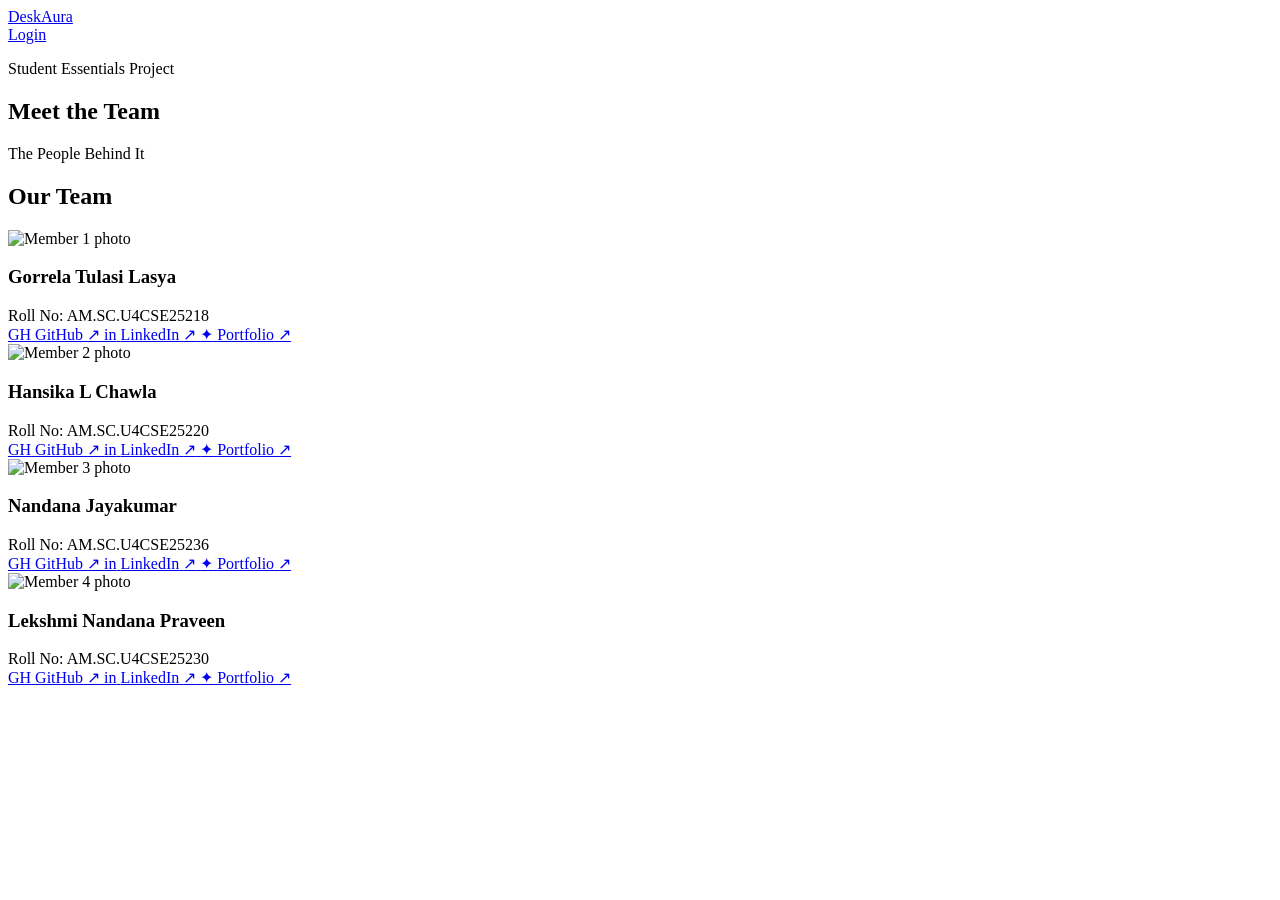
==== pages/aboutus.html @ fd2d269c "Create aboutus.html" ====
<!doctype html>
<html lang="en">
  <head>
    <meta charset="UTF-8" />
    <meta name="viewport" content="width=device-width, initial-scale=1.0" />
    <title>About Us </title>
    <link rel="preconnect" href="https://fonts.googleapis.com" />
    <link rel="preconnect" href="https://fonts.gstatic.com" crossorigin />
    <link href="https://fonts.googleapis.com/css2?family=Playfair+Display:wght@600;700&family=DM+Sans:wght@300;400;500&display=swap" rel="stylesheet" />
   <link rel="stylesheet" href="../css/aboutus.css">
  </head>
  <body>

    <!-- NAV -->
    <nav>
      <a href="../index.html" class="nav-logo">DeskAura</a>
      <div class="nav-links">        
        <a href="login.html">Login</a>
      </div>
    </nav>

    <!-- HERO -->
    <section class="hero">
      <p class="hero-eyebrow">Student Essentials Project</p>
      <h1>Meet the Team</h1>
      <p class="hero-subtitle">
        
      </p>
      <div class="hero-divider"></div>
    </section>

    <!-- TEAM CARDS -->
    <section class="team-section">
      <p class="section-label">The People Behind It</p>
      <h2 class="section-title">Our Team</h2>

      <div class="cards-grid">

        <!-- ── MEMBER 1 ── -->
        <div class="member-card">
          <div class="card-photo-wrap">
            
             <img src="../assets/tulasi.jpeg" alt="Member 1 photo" /> 
            
          </div>
          <div class="card-body">
            <h3 class="member-name">Gorrela Tulasi Lasya</h3>
            <span class="member-roll">Roll No: AM.SC.U4CSE25218</span>
          </div>
          <div class="card-links">
            <a class="link-item" href="https://github.com/TulasiLasya" target="_blank" rel="noopener">
              <span class="link-icon icon-github">GH</span>
              <span class="link-text">GitHub</span>
              <span class="link-arrow">↗</span>
            </a>
            <a class="link-item" href="https://www.linkedin.com/in/tulasi-lasya-gorrela-ba954536a/" target="_blank" rel="noopener">
              <span class="link-icon icon-linkedin">in</span>
              <span class="link-text">LinkedIn</span>
              <span class="link-arrow">↗</span>
            </a>
            <a class="link-item" href="https://tulasilasya.github.io/TulasiLasyaPortfolio.github.io/" target="_blank" rel="noopener">
              <span class="link-icon icon-portfolio">✦</span>
              <span class="link-text">Portfolio</span>
              <span class="link-arrow">↗</span>
            </a>
          </div>
        </div>

        <!-- ── MEMBER 2 ── -->
        <div class="member-card">
          <div class="card-photo-wrap">
             <img src="../assets/hansi.jpeg" alt="Member 2 photo" /> 
            
          </div>
          <div class="card-body">
            <h3 class="member-name">Hansika L Chawla</h3>
            <span class="member-roll">Roll No: AM.SC.U4CSE25220</span>
          </div>
          <div class="card-links">
            <a class="link-item" href="https://github.com/Hansi-111" target="_blank" rel="noopener">
              <span class="link-icon icon-github">GH</span>
              <span class="link-text">GitHub</span>
              <span class="link-arrow">↗</span>
            </a>
            <a class="link-item" href="https://www.linkedin.com/in/hansika-l-chawla-ab92043a8/" target="_blank" rel="noopener">
              <span class="link-icon icon-linkedin">in</span>
              <span class="link-text">LinkedIn</span>
              <span class="link-arrow">↗</span>
            </a>
            <a class="link-item" href="https://hansi-111.github.io/User-Interface-Design-Project/" target="_blank" rel="noopener">
              <span class="link-icon icon-portfolio">✦</span>
              <span class="link-text">Portfolio</span>
              <span class="link-arrow">↗</span>
            </a>
          </div>
        </div>

        <!-- ── MEMBER 3 ── -->
        <div class="member-card">
          <div class="card-photo-wrap">
           <img src="../assets/nandana.jpeg" alt="Member 3 photo" /> 
            
          </div>
          <div class="card-body">
            <h3 class="member-name">Nandana Jayakumar</h3>
            <span class="member-roll">Roll No: AM.SC.U4CSE25236</span>
          </div>
          <div class="card-links">
            <a class="link-item" href="https://github.com/Nand-J1" target="_blank" rel="noopener">
              <span class="link-icon icon-github">GH</span>
              <span class="link-text">GitHub</span>
              <span class="link-arrow">↗</span>
            </a>
            <a class="link-item" href="https://www.linkedin.com/in/nandana-jayakumar-baba163a3/" target="_blank" rel="noopener">
              <span class="link-icon icon-linkedin">in</span>
              <span class="link-text">LinkedIn</span>
              <span class="link-arrow">↗</span>
            </a>
            <a class="link-item" href="https://nand-j1.github.io/Portfolio/" target="_blank" rel="noopener">
              <span class="link-icon icon-portfolio">✦</span>
              <span class="link-text">Portfolio</span>
              <span class="link-arrow">↗</span>
            </a>
          </div>
        </div>

       
        <div class="member-card">
          <div class="card-photo-wrap">
            <img src="YOUR_PHOTO_URL" alt="Member 4 photo" />
            
          </div>
          <div class="card-body">
            <h3 class="member-name">Lekshmi Nandana Praveen</h3>
            <span class="member-roll">Roll No: AM.SC.U4CSE25230</span>
          </div>
          <div class="card-links">
            <a class="link-item" href="https://github.com/l-xmi07" target="_blank" rel="noopener">
              <span class="link-icon icon-github">GH</span>
              <span class="link-text">GitHub</span>
              <span class="link-arrow">↗</span>
            </a>
            <a class="link-item" href="https://linkedin.com/in/USERNAME" target="_blank" rel="noopener">
              <span class="link-icon icon-linkedin">in</span>
              <span class="link-text">LinkedIn</span>
              <span class="link-arrow">↗</span>
            </a>
            <a class="link-item" href="https://yourportfolio.com" target="_blank" rel="noopener">
              <span class="link-icon icon-portfolio">✦</span>
              <span class="link-text">Portfolio</span>
              <span class="link-arrow">↗</span>
            </a>
          </div>
        </div>

      </div>
    </section>

    

  </body>
</html>
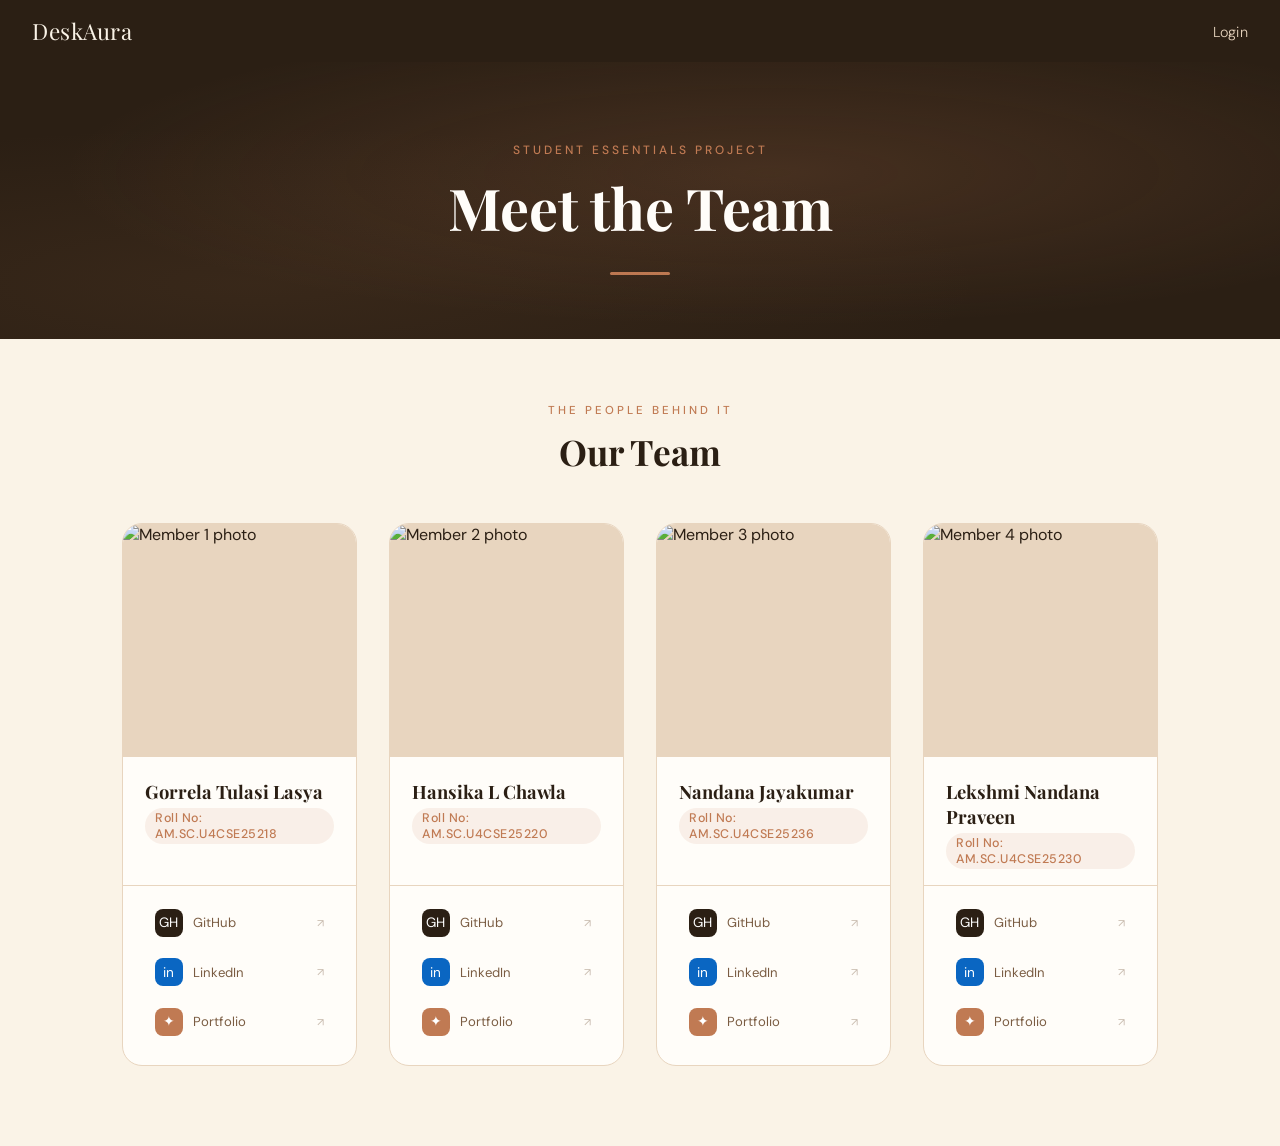
==== commit 57b58dde: "Update aboutus.html" ====
--- a/pages/aboutus.html
+++ b/pages/aboutus.html
@@ -14,6 +14,7 @@
     <!-- NAV -->
     <nav>
       <a href="../index.html" class="nav-logo">DeskAura</a>
+      
       <div class="nav-links">        
         <a href="login.html">Login</a>
       </div>
--- a/css/aboutus.css
+++ b/css/aboutus.css
@@ -0,0 +1,278 @@
+      *, *::before, *::after { margin: 0; padding: 0; box-sizing: border-box; }
+
+      :root {
+        --brown-dark:   #2b1f14;
+        --brown-mid:    #5c3d22;
+        --brown-warm:   #8b5e3c;
+        --brown-light:  #c07a53;
+        --cream-dark:   #e8d5bf;
+        --cream-light:  #faf3e7;
+        --cream-white:  #fffdf9;
+        --text-dark:    #2b1f14;
+        --text-muted:   #7a5c42;
+      }
+
+      body {
+        font-family: 'DM Sans', sans-serif;
+        background: var(--cream-light);
+        color: var(--text-dark);
+        min-height: 100vh;
+      }
+
+      /* ── NAV ── */
+      nav {
+        background: var(--brown-dark);
+        padding: 1rem 2rem;
+        display: flex;
+        justify-content: space-between;
+        align-items: center;
+        position: sticky;
+        top: 0;
+        z-index: 100;
+      }
+
+      .nav-logo {
+        font-family: 'Playfair Display', serif;
+        font-size: 1.4rem;
+        color: var(--cream-light);
+        text-decoration: none;
+        letter-spacing: 0.5px;
+      }
+
+      .nav-links a {
+        color: var(--cream-dark);
+        text-decoration: none;
+        margin-left: 1.5rem;
+        font-size: 0.9rem;
+        font-weight: 300;
+        letter-spacing: 0.3px;
+        transition: color 0.2s;
+      }
+
+      .nav-links a:hover { color: white; }
+
+      /* ── HERO ── */
+      .hero {
+        background: var(--brown-dark);
+        padding: 5rem 2rem 4rem;
+        text-align: center;
+        position: relative;
+        overflow: hidden;
+      }
+
+      .hero::before {
+        content: '';
+        position: absolute;
+        inset: 0;
+        background: radial-gradient(ellipse at 60% 40%, rgba(192,122,83,0.18) 0%, transparent 65%),
+                    radial-gradient(ellipse at 20% 80%, rgba(139,94,60,0.14) 0%, transparent 50%);
+        pointer-events: none;
+      }
+
+      .hero-eyebrow {
+        font-size: 0.75rem;
+        font-weight: 500;
+        letter-spacing: 3px;
+        text-transform: uppercase;
+        color: var(--brown-light);
+        margin-bottom: 1rem;
+      }
+
+      .hero h1 {
+        font-family: 'Playfair Display', serif;
+        font-size: clamp(2.4rem, 5vw, 3.6rem);
+        color: var(--cream-white);
+        line-height: 1.15;
+        margin-bottom: 1.25rem;
+        position: relative;
+      }
+
+      .hero-subtitle {
+        font-size: 1rem;
+        font-weight: 300;
+        color: var(--cream-dark);
+        max-width: 520px;
+        margin: 0 auto;
+        line-height: 1.7;
+        position: relative;
+      }
+
+      .hero-divider {
+        width: 60px;
+        height: 3px;
+        background: var(--brown-light);
+        border-radius: 2px;
+        margin: 2rem auto 0;
+      }
+
+      /* ── TEAM SECTION ── */
+      .team-section {
+        max-width: 1100px;
+        margin: 0 auto;
+        padding: 4rem 2rem 5rem;
+      }
+
+      .section-label {
+        text-align: center;
+        font-size: 0.72rem;
+        font-weight: 500;
+        letter-spacing: 3px;
+        text-transform: uppercase;
+        color: var(--brown-light);
+        margin-bottom: 0.6rem;
+      }
+
+      .section-title {
+        font-family: 'Playfair Display', serif;
+        text-align: center;
+        font-size: clamp(1.6rem, 3vw, 2.2rem);
+        color: var(--brown-dark);
+        margin-bottom: 3rem;
+      }
+
+      /* ── CARD GRID ── */
+      .cards-grid {
+        display: grid;
+        grid-template-columns: repeat(auto-fit, minmax(220px, 1fr));
+        gap: 2rem;
+      }
+
+      .member-card {
+        background: var(--cream-white);
+        border-radius: 20px;
+        overflow: hidden;
+        border: 1px solid var(--cream-dark);
+        transition: transform 0.3s ease, box-shadow 0.3s ease;
+        display: flex;
+        flex-direction: column;
+      }
+
+      .member-card:hover {
+        transform: translateY(-6px);
+        box-shadow: 0 16px 40px rgba(43,31,20,0.12);
+      }
+
+      /* Photo area */
+      .card-photo-wrap {
+        width: 100%;
+        aspect-ratio: 1 / 1;
+        background: var(--cream-dark);
+        position: relative;
+        overflow: hidden;
+      }
+
+      .card-photo-wrap img {
+        width: 100%;
+        height: 100%;
+        object-fit: cover;
+        display: block;
+      }
+
+      /* Placeholder avatar when no photo */
+      .avatar-placeholder {
+        width: 100%;
+        height: 100%;
+        display: flex;
+        align-items: center;
+        justify-content: center;
+        background: linear-gradient(135deg, var(--brown-warm), var(--brown-mid));
+        font-family: 'Playfair Display', serif;
+        font-size: 3rem;
+        color: rgba(255,255,255,0.85);
+        letter-spacing: 2px;
+      }
+
+      /* Card body */
+      .card-body {
+        padding: 1.4rem 1.4rem 0;
+        flex: 1;
+      }
+
+      .member-name {
+        font-family: 'Playfair Display', serif;
+        font-size: 1.15rem;
+        color: var(--brown-dark);
+        margin-bottom: 0.25rem;
+      }
+
+      .member-roll {
+        font-size: 0.78rem;
+        font-weight: 500;
+        letter-spacing: 0.5px;
+        color: var(--brown-light);
+        background: rgba(192,122,83,0.1);
+        display: inline-block;
+        padding: 2px 10px;
+        border-radius: 20px;
+        margin-bottom: 1rem;
+      }
+
+      /* Links */
+      .card-links {
+        display: flex;
+        flex-direction: column;
+        gap: 0.55rem;
+        padding: 1rem 1.4rem 1.4rem;
+        border-top: 1px solid var(--cream-dark);
+        margin-top: auto;
+      }
+
+      .link-item {
+        display: flex;
+        align-items: center;
+        gap: 0.6rem;
+        text-decoration: none;
+        font-size: 0.82rem;
+        color: var(--text-muted);
+        font-weight: 400;
+        padding: 0.4rem 0.6rem;
+        border-radius: 8px;
+        transition: background 0.18s, color 0.18s;
+      }
+
+      .link-item:hover {
+        background: rgba(192,122,83,0.1);
+        color: var(--brown-mid);
+      }
+
+      .link-icon {
+        width: 28px;
+        height: 28px;
+        border-radius: 8px;
+        display: flex;
+        align-items: center;
+        justify-content: center;
+        flex-shrink: 0;
+        font-size: 0.85rem;
+      }
+
+      .icon-github  { background: #2b1f14; color: #fff; }
+      .icon-linkedin { background: #0a66c2; color: #fff; }
+      .icon-portfolio { background: var(--brown-light); color: #fff; }
+
+      .link-text { flex: 1; }
+      .link-arrow { opacity: 0.4; font-size: 0.7rem; }
+
+      /* ── FOOTER STRIP ── */
+      .footer-strip {
+        background: var(--brown-dark);
+        text-align: center;
+        padding: 1.5rem;
+        font-size: 0.82rem;
+        font-weight: 300;
+        color: var(--cream-dark);
+        letter-spacing: 0.2px;
+      }
+
+      .footer-strip a { color: var(--brown-light); text-decoration: none; }
+
+      /* ── RESPONSIVE ── */
+      @media (max-width: 600px) {
+        .cards-grid { grid-template-columns: 1fr 1fr; gap: 1rem; }
+        .hero { padding: 3.5rem 1.5rem 3rem; }
+        .team-section { padding: 3rem 1.2rem 4rem; }
+      }
+
+      @media (max-width: 400px) {
+        .cards-grid { grid-template-columns: 1fr; }
+      }
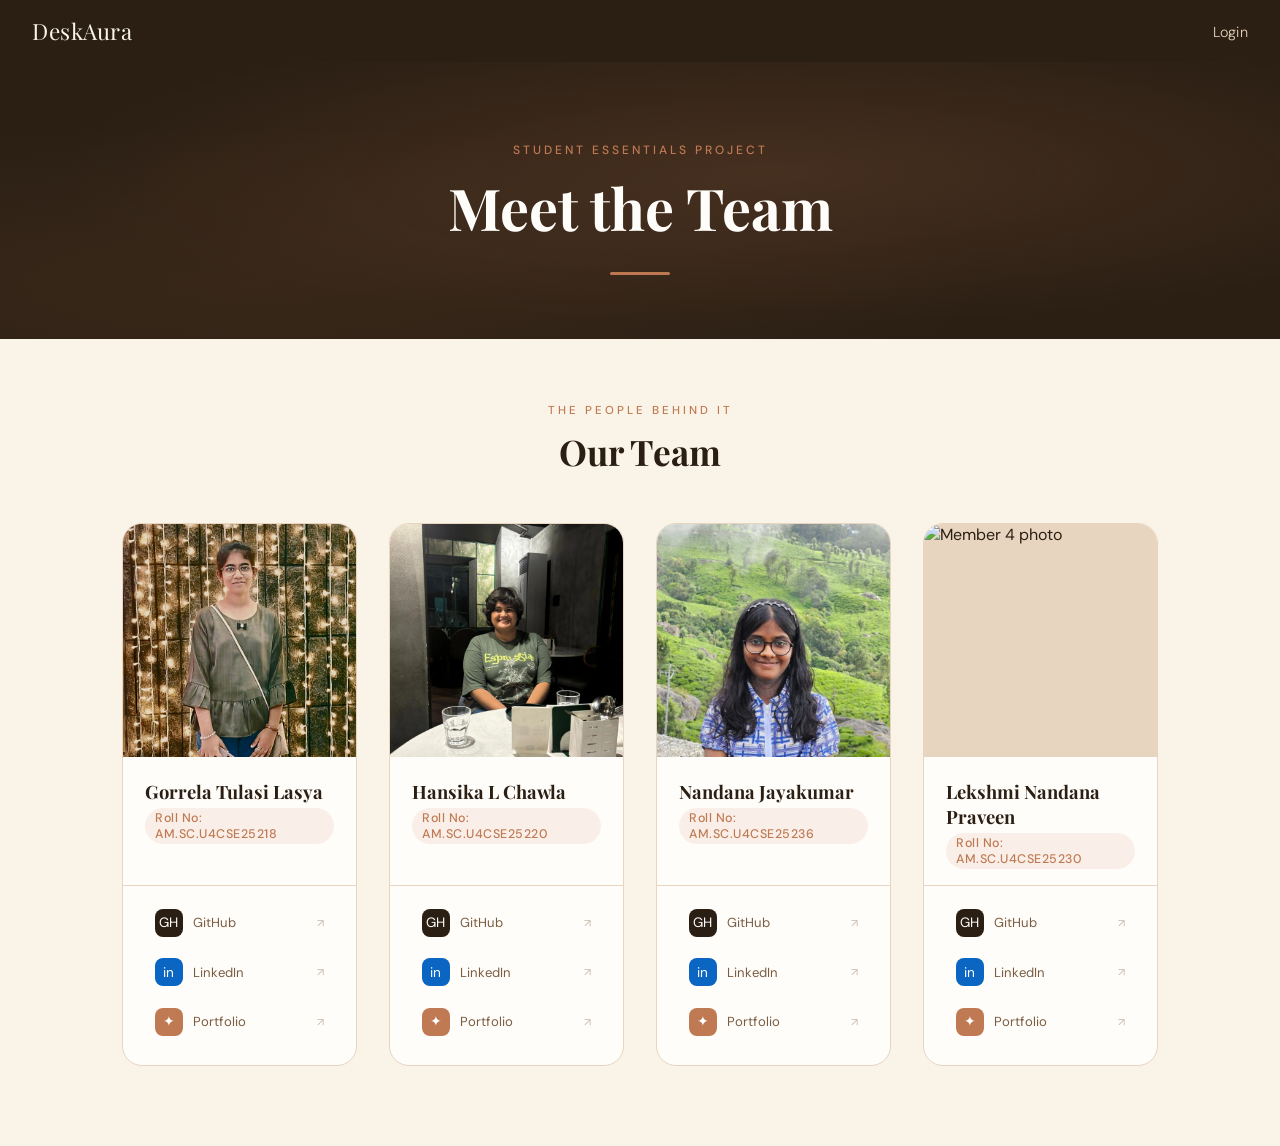
==== commit 1750339c: "Update aboutus.html" ====
--- a/pages/aboutus.html
+++ b/pages/aboutus.html
@@ -117,7 +117,7 @@
               <span class="link-text">LinkedIn</span>
               <span class="link-arrow">↗</span>
             </a>
-            <a class="link-item" href="https://nand-j1.github.io/Portfolio/" target="_blank" rel="noopener">
+            <a class="link-item" href="https://nand-j1.github.io/UID-PROJECT-PHASE-1/" target="_blank" rel="noopener">
               <span class="link-icon icon-portfolio">✦</span>
               <span class="link-text">Portfolio</span>
               <span class="link-arrow">↗</span>
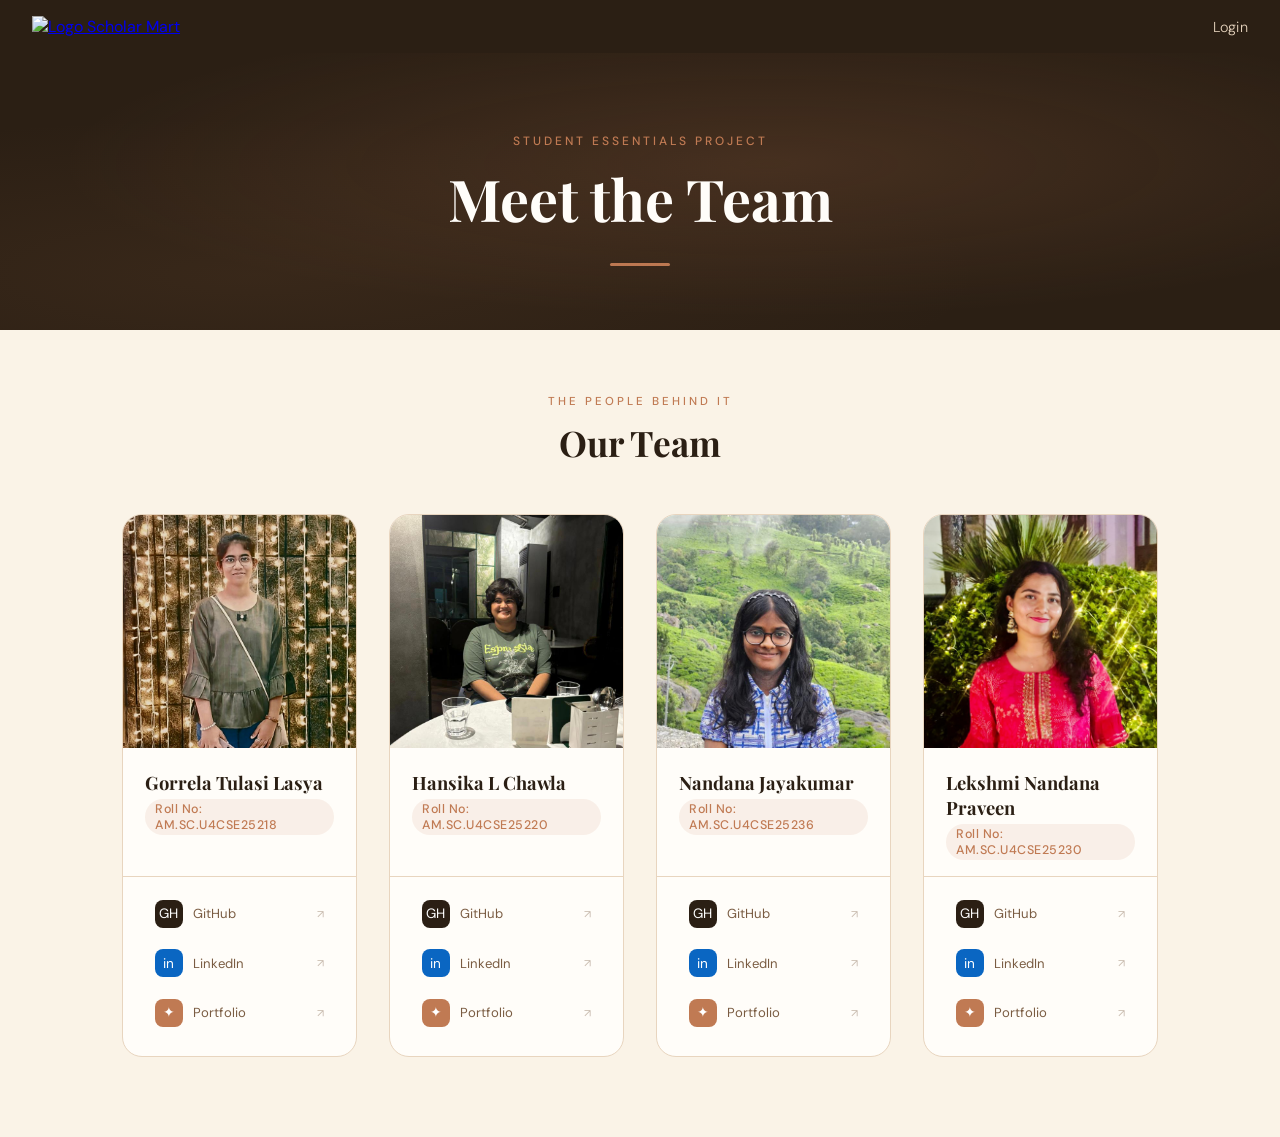
==== commit ae25980d: "fixed minor errors" ====
--- a/pages/aboutus.html
+++ b/pages/aboutus.html
@@ -3,19 +3,25 @@
   <head>
     <meta charset="UTF-8" />
     <meta name="viewport" content="width=device-width, initial-scale=1.0" />
-    <title>About Us </title>
+    <title>About Us</title>
     <link rel="preconnect" href="https://fonts.googleapis.com" />
     <link rel="preconnect" href="https://fonts.gstatic.com" crossorigin />
-    <link href="https://fonts.googleapis.com/css2?family=Playfair+Display:wght@600;700&family=DM+Sans:wght@300;400;500&display=swap" rel="stylesheet" />
-   <link rel="stylesheet" href="../css/aboutus.css">
+    <link
+      href="https://fonts.googleapis.com/css2?family=Playfair+Display:wght@600;700&family=DM+Sans:wght@300;400;500&display=swap"
+      rel="stylesheet"
+    />
+    <link rel="stylesheet" href="../css/aboutus.css" />
+    <link rel="stylesheet" href="../css/common.css" />
   </head>
   <body>
-
     <!-- NAV -->
     <nav>
-      <a href="../index.html" class="nav-logo">DeskAura</a>
-      
-      <div class="nav-links">        
+      <a href="../index.html" class="logo">
+        <img src="../assets/stationary.png" width="40" height="40" alt="Logo" />
+        <span>Scholar Mart</span>
+      </a>
+
+      <div class="nav-links">
         <a href="login.html">Login</a>
       </div>
     </nav>
@@ -24,9 +30,7 @@
     <section class="hero">
       <p class="hero-eyebrow">Student Essentials Project</p>
       <h1>Meet the Team</h1>
-      <p class="hero-subtitle">
-        
-      </p>
+      <p class="hero-subtitle"></p>
       <div class="hero-divider"></div>
     </section>
 
@@ -36,30 +40,42 @@
       <h2 class="section-title">Our Team</h2>
 
       <div class="cards-grid">
-
         <!-- ── MEMBER 1 ── -->
         <div class="member-card">
           <div class="card-photo-wrap">
-            
-             <img src="../assets/tulasi.jpeg" alt="Member 1 photo" /> 
-            
+            <img src="../assets/tulasi.jpeg" alt="Member 1 photo" />
           </div>
           <div class="card-body">
             <h3 class="member-name">Gorrela Tulasi Lasya</h3>
             <span class="member-roll">Roll No: AM.SC.U4CSE25218</span>
           </div>
           <div class="card-links">
-            <a class="link-item" href="https://github.com/TulasiLasya" target="_blank" rel="noopener">
-              <span class="link-icon icon-github">GH</span>
-              <span class="link-text">GitHub</span>
-              <span class="link-arrow">↗</span>
-            </a>
-            <a class="link-item" href="https://www.linkedin.com/in/tulasi-lasya-gorrela-ba954536a/" target="_blank" rel="noopener">
-              <span class="link-icon icon-linkedin">in</span>
-              <span class="link-text">LinkedIn</span>
-              <span class="link-arrow">↗</span>
-            </a>
-            <a class="link-item" href="https://tulasilasya.github.io/TulasiLasyaPortfolio.github.io/" target="_blank" rel="noopener">
+            <a
+              class="link-item"
+              href="https://github.com/TulasiLasya"
+              target="_blank"
+              rel="noopener"
+            >
+              <span class="link-icon icon-github">GH</span>
+              <span class="link-text">GitHub</span>
+              <span class="link-arrow">↗</span>
+            </a>
+            <a
+              class="link-item"
+              href="https://www.linkedin.com/in/tulasi-lasya-gorrela-ba954536a/"
+              target="_blank"
+              rel="noopener"
+            >
+              <span class="link-icon icon-linkedin">in</span>
+              <span class="link-text">LinkedIn</span>
+              <span class="link-arrow">↗</span>
+            </a>
+            <a
+              class="link-item"
+              href="https://tulasilasya.github.io/TulasiLasyaPortfolio.github.io/"
+              target="_blank"
+              rel="noopener"
+            >
               <span class="link-icon icon-portfolio">✦</span>
               <span class="link-text">Portfolio</span>
               <span class="link-arrow">↗</span>
@@ -70,25 +86,39 @@
         <!-- ── MEMBER 2 ── -->
         <div class="member-card">
           <div class="card-photo-wrap">
-             <img src="../assets/hansi.jpeg" alt="Member 2 photo" /> 
-            
+            <img src="../assets/hansi.jpeg" alt="Member 2 photo" />
           </div>
           <div class="card-body">
             <h3 class="member-name">Hansika L Chawla</h3>
             <span class="member-roll">Roll No: AM.SC.U4CSE25220</span>
           </div>
           <div class="card-links">
-            <a class="link-item" href="https://github.com/Hansi-111" target="_blank" rel="noopener">
-              <span class="link-icon icon-github">GH</span>
-              <span class="link-text">GitHub</span>
-              <span class="link-arrow">↗</span>
-            </a>
-            <a class="link-item" href="https://www.linkedin.com/in/hansika-l-chawla-ab92043a8/" target="_blank" rel="noopener">
-              <span class="link-icon icon-linkedin">in</span>
-              <span class="link-text">LinkedIn</span>
-              <span class="link-arrow">↗</span>
-            </a>
-            <a class="link-item" href="https://hansi-111.github.io/User-Interface-Design-Project/" target="_blank" rel="noopener">
+            <a
+              class="link-item"
+              href="https://github.com/Hansi-111"
+              target="_blank"
+              rel="noopener"
+            >
+              <span class="link-icon icon-github">GH</span>
+              <span class="link-text">GitHub</span>
+              <span class="link-arrow">↗</span>
+            </a>
+            <a
+              class="link-item"
+              href="https://www.linkedin.com/in/hansika-l-chawla-ab92043a8/"
+              target="_blank"
+              rel="noopener"
+            >
+              <span class="link-icon icon-linkedin">in</span>
+              <span class="link-text">LinkedIn</span>
+              <span class="link-arrow">↗</span>
+            </a>
+            <a
+              class="link-item"
+              href="https://hansi-111.github.io/User-Interface-Design-Project/"
+              target="_blank"
+              rel="noopener"
+            >
               <span class="link-icon icon-portfolio">✦</span>
               <span class="link-text">Portfolio</span>
               <span class="link-arrow">↗</span>
@@ -99,65 +129,91 @@
         <!-- ── MEMBER 3 ── -->
         <div class="member-card">
           <div class="card-photo-wrap">
-           <img src="../assets/nandana.jpeg" alt="Member 3 photo" /> 
-            
+            <img src="../assets/nandana.jpeg" alt="Member 3 photo" />
           </div>
           <div class="card-body">
             <h3 class="member-name">Nandana Jayakumar</h3>
             <span class="member-roll">Roll No: AM.SC.U4CSE25236</span>
           </div>
           <div class="card-links">
-            <a class="link-item" href="https://github.com/Nand-J1" target="_blank" rel="noopener">
-              <span class="link-icon icon-github">GH</span>
-              <span class="link-text">GitHub</span>
-              <span class="link-arrow">↗</span>
-            </a>
-            <a class="link-item" href="https://www.linkedin.com/in/nandana-jayakumar-baba163a3/" target="_blank" rel="noopener">
-              <span class="link-icon icon-linkedin">in</span>
-              <span class="link-text">LinkedIn</span>
-              <span class="link-arrow">↗</span>
-            </a>
-            <a class="link-item" href="https://nand-j1.github.io/UID-PROJECT-PHASE-1/" target="_blank" rel="noopener">
-              <span class="link-icon icon-portfolio">✦</span>
-              <span class="link-text">Portfolio</span>
-              <span class="link-arrow">↗</span>
-            </a>
-          </div>
-        </div>
-
-       
-        <div class="member-card">
-          <div class="card-photo-wrap">
-            <img src="YOUR_PHOTO_URL" alt="Member 4 photo" />
-            
+            <a
+              class="link-item"
+              href="https://github.com/Nand-J1"
+              target="_blank"
+              rel="noopener"
+            >
+              <span class="link-icon icon-github">GH</span>
+              <span class="link-text">GitHub</span>
+              <span class="link-arrow">↗</span>
+            </a>
+            <a
+              class="link-item"
+              href="https://www.linkedin.com/in/nandana-jayakumar-baba163a3/"
+              target="_blank"
+              rel="noopener"
+            >
+              <span class="link-icon icon-linkedin">in</span>
+              <span class="link-text">LinkedIn</span>
+              <span class="link-arrow">↗</span>
+            </a>
+            <a
+              class="link-item"
+              href="https://nand-j1.github.io/UID-PROJECT-PHASE-1/"
+              target="_blank"
+              rel="noopener"
+            >
+              <span class="link-icon icon-portfolio">✦</span>
+              <span class="link-text">Portfolio</span>
+              <span class="link-arrow">↗</span>
+            </a>
+          </div>
+        </div>
+
+        <div class="member-card">
+          <div class="card-photo-wrap">
+            <img src="../assets/lekshmi.png" alt="Member 4 photo" />
+             <div>
+              <p>M4</p>
+             </div>
           </div>
           <div class="card-body">
             <h3 class="member-name">Lekshmi Nandana Praveen</h3>
             <span class="member-roll">Roll No: AM.SC.U4CSE25230</span>
           </div>
           <div class="card-links">
-            <a class="link-item" href="https://github.com/l-xmi07" target="_blank" rel="noopener">
-              <span class="link-icon icon-github">GH</span>
-              <span class="link-text">GitHub</span>
-              <span class="link-arrow">↗</span>
-            </a>
-            <a class="link-item" href="https://linkedin.com/in/USERNAME" target="_blank" rel="noopener">
-              <span class="link-icon icon-linkedin">in</span>
-              <span class="link-text">LinkedIn</span>
-              <span class="link-arrow">↗</span>
-            </a>
-            <a class="link-item" href="https://yourportfolio.com" target="_blank" rel="noopener">
-              <span class="link-icon icon-portfolio">✦</span>
-              <span class="link-text">Portfolio</span>
-              <span class="link-arrow">↗</span>
-            </a>
-          </div>
-        </div>
-
+            <a
+              class="link-item"
+              href="https://github.com/l-xmi07"
+              target="_blank"
+              rel="noopener"
+            >
+              <span class="link-icon icon-github">GH</span>
+              <span class="link-text">GitHub</span>
+              <span class="link-arrow">↗</span>
+            </a>
+            <a
+              class="link-item"
+              href="www.linkedin.com/in/lekshmi-nandana-praveen-5b9b62382"
+              target="_blank"
+              rel="noopener"
+            >
+              <span class="link-icon icon-linkedin">in</span>
+              <span class="link-text">LinkedIn</span>
+              <span class="link-arrow">↗</span>
+            </a>
+            <a
+              class="link-item"
+              href="https://yourportfolio.com"
+              target="_blank"
+              rel="noopener"
+            >
+              <span class="link-icon icon-portfolio">✦</span>
+              <span class="link-text">Portfolio</span>
+              <span class="link-arrow">↗</span>
+            </a>
+          </div>
+        </div>
       </div>
     </section>
-
-    
-
   </body>
 </html>
--- a/css/aboutus.css
+++ b/css/aboutus.css
@@ -1,278 +1,325 @@
-      *, *::before, *::after { margin: 0; padding: 0; box-sizing: border-box; }
-
-      :root {
-        --brown-dark:   #2b1f14;
-        --brown-mid:    #5c3d22;
-        --brown-warm:   #8b5e3c;
-        --brown-light:  #c07a53;
-        --cream-dark:   #e8d5bf;
-        --cream-light:  #faf3e7;
-        --cream-white:  #fffdf9;
-        --text-dark:    #2b1f14;
-        --text-muted:   #7a5c42;
-      }
-
-      body {
-        font-family: 'DM Sans', sans-serif;
-        background: var(--cream-light);
-        color: var(--text-dark);
-        min-height: 100vh;
-      }
-
-      /* ── NAV ── */
-      nav {
-        background: var(--brown-dark);
-        padding: 1rem 2rem;
-        display: flex;
-        justify-content: space-between;
-        align-items: center;
-        position: sticky;
-        top: 0;
-        z-index: 100;
-      }
-
-      .nav-logo {
-        font-family: 'Playfair Display', serif;
-        font-size: 1.4rem;
-        color: var(--cream-light);
-        text-decoration: none;
-        letter-spacing: 0.5px;
-      }
-
-      .nav-links a {
-        color: var(--cream-dark);
-        text-decoration: none;
-        margin-left: 1.5rem;
-        font-size: 0.9rem;
-        font-weight: 300;
-        letter-spacing: 0.3px;
-        transition: color 0.2s;
-      }
-
-      .nav-links a:hover { color: white; }
-
-      /* ── HERO ── */
-      .hero {
-        background: var(--brown-dark);
-        padding: 5rem 2rem 4rem;
-        text-align: center;
-        position: relative;
-        overflow: hidden;
-      }
-
-      .hero::before {
-        content: '';
-        position: absolute;
-        inset: 0;
-        background: radial-gradient(ellipse at 60% 40%, rgba(192,122,83,0.18) 0%, transparent 65%),
-                    radial-gradient(ellipse at 20% 80%, rgba(139,94,60,0.14) 0%, transparent 50%);
-        pointer-events: none;
-      }
-
-      .hero-eyebrow {
-        font-size: 0.75rem;
-        font-weight: 500;
-        letter-spacing: 3px;
-        text-transform: uppercase;
-        color: var(--brown-light);
-        margin-bottom: 1rem;
-      }
-
-      .hero h1 {
-        font-family: 'Playfair Display', serif;
-        font-size: clamp(2.4rem, 5vw, 3.6rem);
-        color: var(--cream-white);
-        line-height: 1.15;
-        margin-bottom: 1.25rem;
-        position: relative;
-      }
-
-      .hero-subtitle {
-        font-size: 1rem;
-        font-weight: 300;
-        color: var(--cream-dark);
-        max-width: 520px;
-        margin: 0 auto;
-        line-height: 1.7;
-        position: relative;
-      }
-
-      .hero-divider {
-        width: 60px;
-        height: 3px;
-        background: var(--brown-light);
-        border-radius: 2px;
-        margin: 2rem auto 0;
-      }
-
-      /* ── TEAM SECTION ── */
-      .team-section {
-        max-width: 1100px;
-        margin: 0 auto;
-        padding: 4rem 2rem 5rem;
-      }
-
-      .section-label {
-        text-align: center;
-        font-size: 0.72rem;
-        font-weight: 500;
-        letter-spacing: 3px;
-        text-transform: uppercase;
-        color: var(--brown-light);
-        margin-bottom: 0.6rem;
-      }
-
-      .section-title {
-        font-family: 'Playfair Display', serif;
-        text-align: center;
-        font-size: clamp(1.6rem, 3vw, 2.2rem);
-        color: var(--brown-dark);
-        margin-bottom: 3rem;
-      }
-
-      /* ── CARD GRID ── */
-      .cards-grid {
-        display: grid;
-        grid-template-columns: repeat(auto-fit, minmax(220px, 1fr));
-        gap: 2rem;
-      }
-
-      .member-card {
-        background: var(--cream-white);
-        border-radius: 20px;
-        overflow: hidden;
-        border: 1px solid var(--cream-dark);
-        transition: transform 0.3s ease, box-shadow 0.3s ease;
-        display: flex;
-        flex-direction: column;
-      }
-
-      .member-card:hover {
-        transform: translateY(-6px);
-        box-shadow: 0 16px 40px rgba(43,31,20,0.12);
-      }
-
-      /* Photo area */
-      .card-photo-wrap {
-        width: 100%;
-        aspect-ratio: 1 / 1;
-        background: var(--cream-dark);
-        position: relative;
-        overflow: hidden;
-      }
-
-      .card-photo-wrap img {
-        width: 100%;
-        height: 100%;
-        object-fit: cover;
-        display: block;
-      }
-
-      /* Placeholder avatar when no photo */
-      .avatar-placeholder {
-        width: 100%;
-        height: 100%;
-        display: flex;
-        align-items: center;
-        justify-content: center;
-        background: linear-gradient(135deg, var(--brown-warm), var(--brown-mid));
-        font-family: 'Playfair Display', serif;
-        font-size: 3rem;
-        color: rgba(255,255,255,0.85);
-        letter-spacing: 2px;
-      }
-
-      /* Card body */
-      .card-body {
-        padding: 1.4rem 1.4rem 0;
-        flex: 1;
-      }
-
-      .member-name {
-        font-family: 'Playfair Display', serif;
-        font-size: 1.15rem;
-        color: var(--brown-dark);
-        margin-bottom: 0.25rem;
-      }
-
-      .member-roll {
-        font-size: 0.78rem;
-        font-weight: 500;
-        letter-spacing: 0.5px;
-        color: var(--brown-light);
-        background: rgba(192,122,83,0.1);
-        display: inline-block;
-        padding: 2px 10px;
-        border-radius: 20px;
-        margin-bottom: 1rem;
-      }
-
-      /* Links */
-      .card-links {
-        display: flex;
-        flex-direction: column;
-        gap: 0.55rem;
-        padding: 1rem 1.4rem 1.4rem;
-        border-top: 1px solid var(--cream-dark);
-        margin-top: auto;
-      }
-
-      .link-item {
-        display: flex;
-        align-items: center;
-        gap: 0.6rem;
-        text-decoration: none;
-        font-size: 0.82rem;
-        color: var(--text-muted);
-        font-weight: 400;
-        padding: 0.4rem 0.6rem;
-        border-radius: 8px;
-        transition: background 0.18s, color 0.18s;
-      }
-
-      .link-item:hover {
-        background: rgba(192,122,83,0.1);
-        color: var(--brown-mid);
-      }
-
-      .link-icon {
-        width: 28px;
-        height: 28px;
-        border-radius: 8px;
-        display: flex;
-        align-items: center;
-        justify-content: center;
-        flex-shrink: 0;
-        font-size: 0.85rem;
-      }
-
-      .icon-github  { background: #2b1f14; color: #fff; }
-      .icon-linkedin { background: #0a66c2; color: #fff; }
-      .icon-portfolio { background: var(--brown-light); color: #fff; }
-
-      .link-text { flex: 1; }
-      .link-arrow { opacity: 0.4; font-size: 0.7rem; }
-
-      /* ── FOOTER STRIP ── */
-      .footer-strip {
-        background: var(--brown-dark);
-        text-align: center;
-        padding: 1.5rem;
-        font-size: 0.82rem;
-        font-weight: 300;
-        color: var(--cream-dark);
-        letter-spacing: 0.2px;
-      }
-
-      .footer-strip a { color: var(--brown-light); text-decoration: none; }
-
-      /* ── RESPONSIVE ── */
-      @media (max-width: 600px) {
-        .cards-grid { grid-template-columns: 1fr 1fr; gap: 1rem; }
-        .hero { padding: 3.5rem 1.5rem 3rem; }
-        .team-section { padding: 3rem 1.2rem 4rem; }
-      }
-
-      @media (max-width: 400px) {
-        .cards-grid { grid-template-columns: 1fr; }
-      }
+*,
+*::before,
+*::after {
+  margin: 0;
+  padding: 0;
+  box-sizing: border-box;
+}
+
+:root {
+  --brown-dark: #2b1f14;
+  --brown-mid: #5c3d22;
+  --brown-warm: #8b5e3c;
+  --brown-light: #c07a53;
+  --cream-dark: #e8d5bf;
+  --cream-light: #faf3e7;
+  --cream-white: #fffdf9;
+  --text-dark: #2b1f14;
+  --text-muted: #7a5c42;
+}
+
+body {
+  font-family: "DM Sans", sans-serif;
+  background: var(--cream-light);
+  color: var(--text-dark);
+  min-height: 100vh;
+}
+
+/* ── NAV ── */
+nav {
+  background: var(--brown-dark);
+  padding: 1rem 2rem;
+  display: flex;
+  justify-content: space-between;
+  align-items: center;
+  position: sticky;
+  top: 0;
+  z-index: 100;
+}
+
+.nav-logo {
+  font-family: "Playfair Display", serif;
+  font-size: 1.4rem;
+  color: var(--cream-light);
+  text-decoration: none;
+  letter-spacing: 0.5px;
+}
+
+.nav-links a {
+  color: var(--cream-dark);
+  text-decoration: none;
+  margin-left: 1.5rem;
+  font-size: 0.9rem;
+  font-weight: 300;
+  letter-spacing: 0.3px;
+  transition: color 0.2s;
+}
+
+.nav-links a:hover {
+  color: white;
+}
+
+/* ── HERO ── */
+.hero {
+  background: var(--brown-dark);
+  padding: 5rem 2rem 4rem;
+  text-align: center;
+  position: relative;
+  overflow: hidden;
+}
+
+.hero::before {
+  content: "";
+  position: absolute;
+  inset: 0;
+  background:
+    radial-gradient(
+      ellipse at 60% 40%,
+      rgba(192, 122, 83, 0.18) 0%,
+      transparent 65%
+    ),
+    radial-gradient(
+      ellipse at 20% 80%,
+      rgba(139, 94, 60, 0.14) 0%,
+      transparent 50%
+    );
+  pointer-events: none;
+}
+
+.hero-eyebrow {
+  font-size: 0.75rem;
+  font-weight: 500;
+  letter-spacing: 3px;
+  text-transform: uppercase;
+  color: var(--brown-light);
+  margin-bottom: 1rem;
+}
+
+.hero h1 {
+  font-family: "Playfair Display", serif;
+  font-size: clamp(2.4rem, 5vw, 3.6rem);
+  color: var(--cream-white);
+  line-height: 1.15;
+  margin-bottom: 1.25rem;
+  position: relative;
+}
+
+.hero-subtitle {
+  font-size: 1rem;
+  font-weight: 300;
+  color: var(--cream-dark);
+  max-width: 520px;
+  margin: 0 auto;
+  line-height: 1.7;
+  position: relative;
+}
+
+.hero-divider {
+  width: 60px;
+  height: 3px;
+  background: var(--brown-light);
+  border-radius: 2px;
+  margin: 2rem auto 0;
+}
+
+/* ── TEAM SECTION ── */
+.team-section {
+  max-width: 1100px;
+  margin: 0 auto;
+  padding: 4rem 2rem 5rem;
+}
+
+.section-label {
+  text-align: center;
+  font-size: 0.72rem;
+  font-weight: 500;
+  letter-spacing: 3px;
+  text-transform: uppercase;
+  color: var(--brown-light);
+  margin-bottom: 0.6rem;
+}
+
+.section-title {
+  font-family: "Playfair Display", serif;
+  text-align: center;
+  font-size: clamp(1.6rem, 3vw, 2.2rem);
+  color: var(--brown-dark);
+  margin-bottom: 3rem;
+}
+
+/* ── CARD GRID ── */
+.cards-grid {
+  display: grid;
+  grid-template-columns: repeat(auto-fit, minmax(220px, 1fr));
+  gap: 2rem;
+}
+
+.member-card {
+  background: var(--cream-white);
+  border-radius: 20px;
+  overflow: hidden;
+  border: 1px solid var(--cream-dark);
+  transition:
+    transform 0.3s ease,
+    box-shadow 0.3s ease;
+  display: flex;
+  flex-direction: column;
+}
+
+.member-card:hover {
+  transform: translateY(-6px);
+  box-shadow: 0 16px 40px rgba(43, 31, 20, 0.12);
+}
+
+/* Photo area */
+.card-photo-wrap {
+  width: 100%;
+  aspect-ratio: 1 / 1;
+  background: var(--cream-dark);
+  position: relative;
+  overflow: hidden;
+}
+
+.card-photo-wrap img {
+  width: 100%;
+  height: 100%;
+  object-fit: cover;
+  display: block;
+}
+
+/* Placeholder avatar when no photo */
+.avatar-placeholder {
+  width: 100%;
+  height: 100%;
+  display: flex;
+  align-items: center;
+  justify-content: center;
+  background: linear-gradient(135deg, var(--brown-warm), var(--brown-mid));
+  font-family: "Playfair Display", serif;
+  font-size: 3rem;
+  color: rgba(255, 255, 255, 0.85);
+  letter-spacing: 2px;
+}
+
+/* Card body */
+.card-body {
+  padding: 1.4rem 1.4rem 0;
+  flex: 1;
+}
+
+.member-name {
+  font-family: "Playfair Display", serif;
+  font-size: 1.15rem;
+  color: var(--brown-dark);
+  margin-bottom: 0.25rem;
+}
+
+.member-roll {
+  font-size: 0.78rem;
+  font-weight: 500;
+  letter-spacing: 0.5px;
+  color: var(--brown-light);
+  background: rgba(192, 122, 83, 0.1);
+  display: inline-block;
+  padding: 2px 10px;
+  border-radius: 20px;
+  margin-bottom: 1rem;
+}
+
+/* Links */
+.card-links {
+  display: flex;
+  flex-direction: column;
+  gap: 0.55rem;
+  padding: 1rem 1.4rem 1.4rem;
+  border-top: 1px solid var(--cream-dark);
+  margin-top: auto;
+}
+
+.link-item {
+  display: flex;
+  align-items: center;
+  gap: 0.6rem;
+  text-decoration: none;
+  font-size: 0.82rem;
+  color: var(--text-muted);
+  font-weight: 400;
+  padding: 0.4rem 0.6rem;
+  border-radius: 8px;
+  transition:
+    background 0.18s,
+    color 0.18s;
+}
+
+.link-item:hover {
+  background: rgba(192, 122, 83, 0.1);
+  color: var(--brown-mid);
+}
+
+.link-icon {
+  width: 28px;
+  height: 28px;
+  border-radius: 8px;
+  display: flex;
+  align-items: center;
+  justify-content: center;
+  flex-shrink: 0;
+  font-size: 0.85rem;
+}
+
+.icon-github {
+  background: #2b1f14;
+  color: #fff;
+}
+.icon-linkedin {
+  background: #0a66c2;
+  color: #fff;
+}
+.icon-portfolio {
+  background: var(--brown-light);
+  color: #fff;
+}
+
+.link-text {
+  flex: 1;
+}
+.link-arrow {
+  opacity: 0.4;
+  font-size: 0.7rem;
+}
+
+/* ── FOOTER STRIP ── */
+.footer-strip {
+  background: var(--brown-dark);
+  text-align: center;
+  padding: 1.5rem;
+  font-size: 0.82rem;
+  font-weight: 300;
+  color: var(--cream-dark);
+  letter-spacing: 0.2px;
+}
+
+.footer-strip a {
+  color: var(--brown-light);
+  text-decoration: none;
+}
+
+/* ── RESPONSIVE ── */
+@media (max-width: 600px) {
+  .cards-grid {
+    grid-template-columns: 1fr 1fr;
+    gap: 1rem;
+  }
+  .hero {
+    padding: 3.5rem 1.5rem 3rem;
+  }
+  .team-section {
+    padding: 3rem 1.2rem 4rem;
+  }
+}
+
+@media (max-width: 400px) {
+  .cards-grid {
+    grid-template-columns: 1fr;
+  }
+}
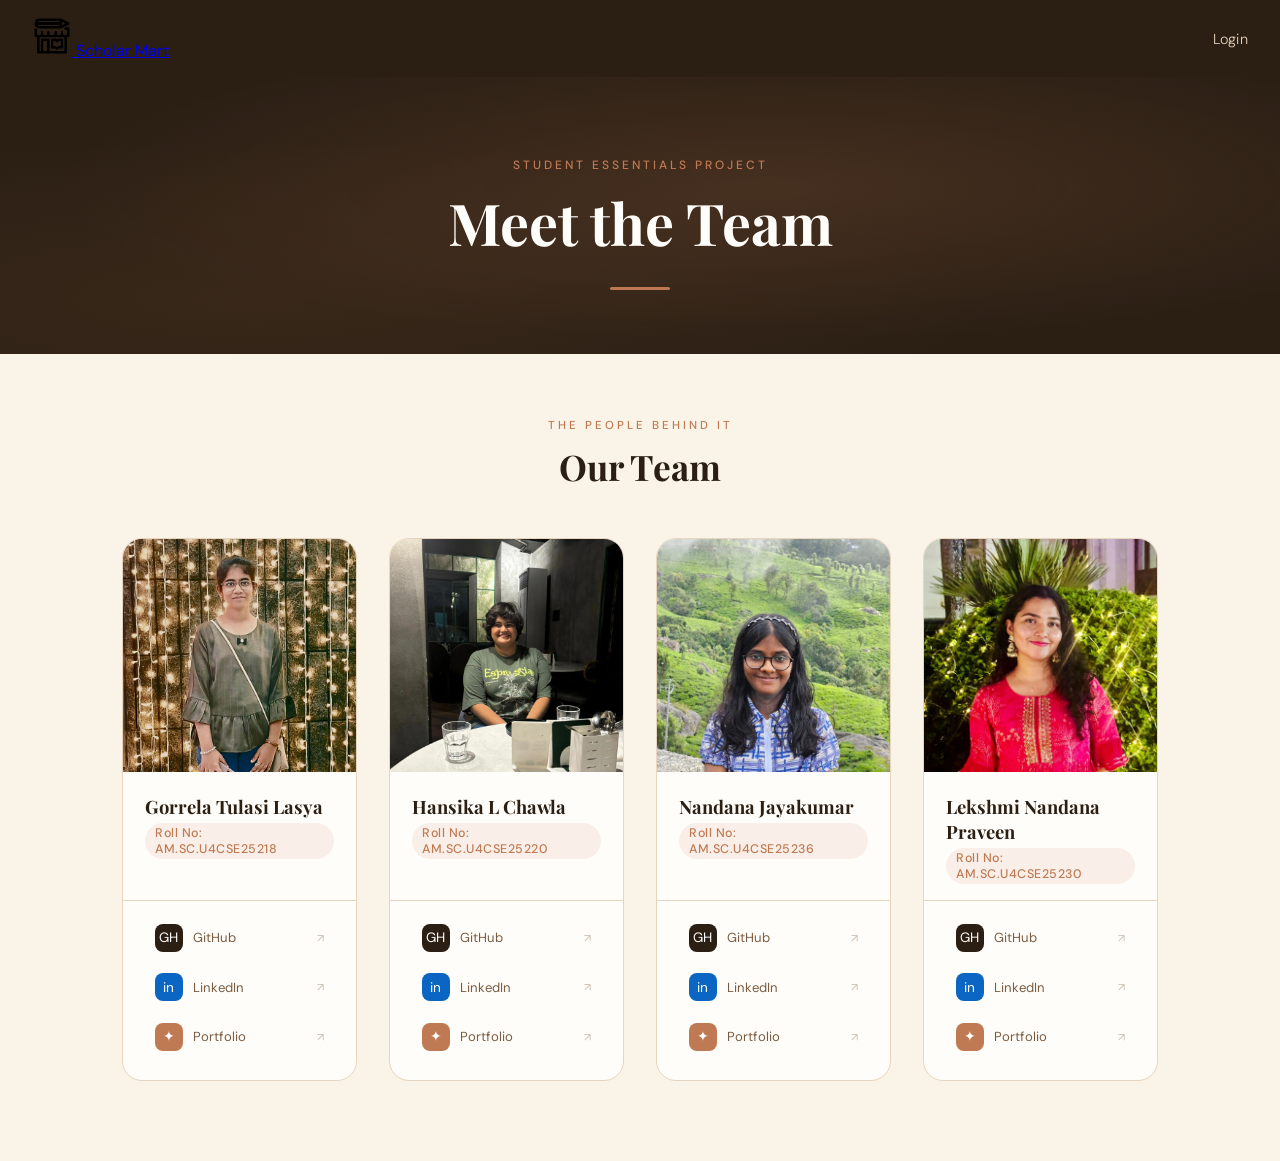
==== commit 5dbf1fb6: "fixed img problem and typo" ====
--- a/pages/aboutus.html
+++ b/pages/aboutus.html
@@ -17,7 +17,7 @@
     <!-- NAV -->
     <nav>
       <a href="../index.html" class="logo">
-        <img src="../assets/stationary.png" width="40" height="40" alt="Logo" />
+        <img src="../assets/stationery.png" width="40" height="40" alt="Logo" />
         <span>Scholar Mart</span>
       </a>
 
